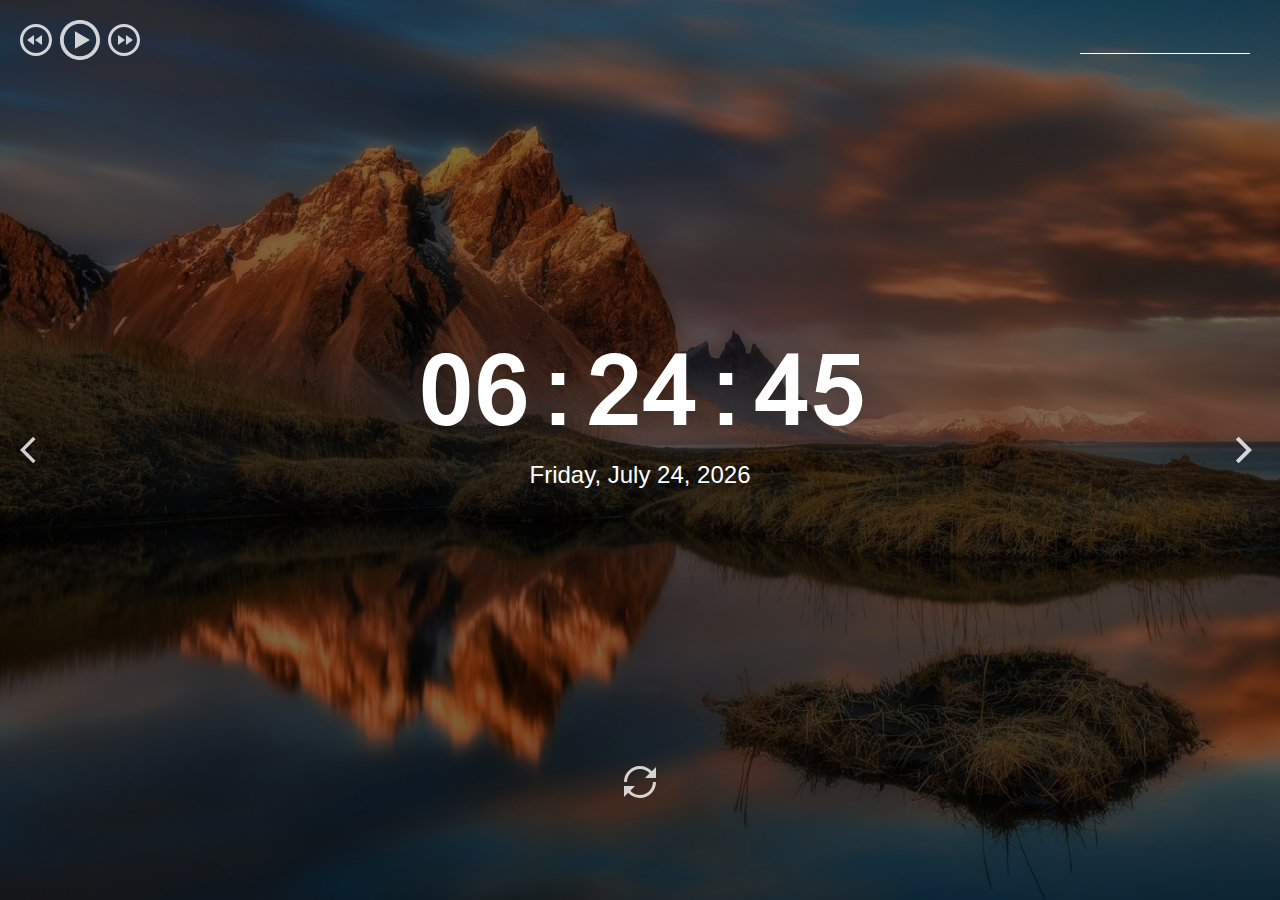
==== momentum/index.html @ 40b69cc1 "feat: create time function" ====
<!DOCTYPE html>
<html lang="en">
<head>
  <meta charset="UTF-8" />
  <meta name="viewport" content="width=device-width, initial-scale=1.0" />
  <link href="assets/favicon.ico" rel="shortcut icon" />
  <link rel="stylesheet" href="css/owfont-regular.css" />
  <link rel="stylesheet" href="css/style.css" />

  <title>momentum</title>
</head>
<body>
  <header class="header">
    <div class="player">
      <div class="player-controls">
        <button class="play-prev player-icon"></button>
        <button class="play player-icon"></button>
        <button class="play-next player-icon"></button>
      </div>
      <ul class="play-list"></ul>
    </div>
    <div class="weather">
      <input type="text" class="city" />
      <i class="weather-icon owf"></i>
      <div class="weather-error"></div>
      <div class="description-container">
        <span class="temperature"></span>
        <span class="weather-description"></span>
      </div>
      <div class="wind"></div>
      <div class="humidity"></div>
    </div>
  </header>
  <main class="main">
    <div class="slider-icons">
      <button class="slide-prev slider-icon"></button>
      <button class="slide-next slider-icon"></button>
    </div>
    <time class="time"></time>
    <date class="date"></date>
    <div class="greeting-container">
      <span class="greeting"></span>
      <input type="text" class="name" />
    </div>
  </main>
  <footer class="footer">
    <button class="change-quote"></button>
    <div>
      <div class="quote"></div>
      <div class="author"></div>
    </div>
  </footer>
  <script src="js/time.js"></script>
</body>
</html>
---- momentum/css/owfont-regular.css ----
/*!
 *  owfont-regular 1.0.0 by Deniz Fuchidzhiev - http://websygen.com
 *  License - font: SIL OFL 1.1, css: MIT License
 */
/* FONT PATH
 * -------------------------- */
@font-face {
  font-family: 'owfont';
  src: url('../assets/fonts/owfont-regular.eot?v=1.0.0');
  src: url('../assets/fonts/owfont-regular.eot?#iefix&v=1.0.0') format('embedded-opentype'),
	   url('../assets/fonts/owfont-regular.woff') format('woff'),
	   url('../assets/fonts/owfont-regular.ttf') format('truetype'),
	   url('../assets/fonts/owfont-regular.svg#owf-regular') format('svg');
  font-weight: normal;
  font-style: normal;
}
.owf {
  display: inline-block;
  font: normal normal normal 14px/1 owfont;
  font-size: inherit;
  text-rendering: auto;
  -webkit-font-smoothing: antialiased;
  -moz-osx-font-smoothing: grayscale;
  transform: translate(0, 0);
}
/* makes the font 33% larger relative to the icon container */
.owf-lg {
  font-size: 1.33333333em;
  line-height: 0.75em;
  vertical-align: -15%;
}
.owf-2x {
  font-size: 2em;
}
.owf-3x {
  font-size: 3em;
}
.owf-4x {
  font-size: 4em;
}
.owf-5x {
  font-size: 5em;
}
.owf-fw {
  width: 1.28571429em;
  text-align: center;
}
.owf-ul {
  padding-left: 0;
  margin-left: 2.14285714em;
  list-style-type: none;
}
.owf-ul > li {
  position: relative;
}
.owf-li {
  position: absolute;
  left: -2.14285714em;
  width: 2.14285714em;
  top: 0.14285714em;
  text-align: center;
}
.owf-li.owf-lg {
  left: -1.85714286em;
}
.owf-border {
  padding: .2em .25em .15em;
  border: solid 0.08em #eeeeee;
  border-radius: .1em;
}
.owf-pull-right {
  float: right;
}
.owf-pull-left {
  float: left;
}
.owf.owf-pull-left {
  margin-right: .3em;
}
.owf.owf-pull-right {
  margin-left: .3em;
}

/* owfont uses the Unicode Private Use Area (PUA) to ensure screen
   readers do not read off random characters that represent icons */
   
/*   Weather Condition Codes    */
   
/*   Thunderstorm - - - - - - - - - - - - - - - - - - - - - - - - - - - - - - - - - - - -    */
   
/* thunderstorm with light rain */
.owf-200:before,
.owf-200-d:before,
.owf-200-n:before {
  content: "\EB28";
}
/* thunderstorm with rain */
.owf-201:before,
.owf-201-d:before,
.owf-201-n:before {
  content: "\EB29";
}
/* thunderstorm with heavy rain */
.owf-202:before,
.owf-202-d:before,
.owf-202-n:before {
  content: "\EB2A";
}
/*  light thunderstorm  */
.owf-210:before,
.owf-210-d:before,
.owf-210-n:before {
  content: "\EB32";
}
/*  thunderstorm  */
.owf-211:before,
.owf-211-d:before,
.owf-211-n:before {
  content: "\EB33";
}
/*   heavy thunderstorm   */
.owf-212:before,
.owf-212-d:before,
.owf-212-n:before {
  content: "\EB34";
}
/*   ragged thunderstorm   */
.owf-221:before,
.owf-221-d:before,
.owf-221-n:before {
  content: "\EB3D";
}
/*  thunderstorm with light drizzle    */
.owf-230:before,
.owf-230-d:before,
.owf-230-n:before {
  content: "\EB46";
}
/*  thunderstorm with drizzle     */
.owf-231:before,
.owf-231-d:before,
.owf-231-n:before {
  content: "\EB47";
}
/* thunderstorm with heavy drizzle     */
.owf-232:before,
.owf-232-d:before,
.owf-232-n:before {
  content: "\EB48";
}

/*   Drizzle - - - - - - - - - - - - - - - - - - - - - - - - - - - - - - - - - - - -    */

/*  light intensity drizzle */
.owf-300:before,
.owf-300-d:before,
.owf-300-n:before {
  content: "\EB8C";
}
/*  drizzle */
.owf-301:before,
.owf-301-d:before,
.owf-301-n:before {
  content: "\EB8D";
}
/*  heavy intensity drizzle  */
.owf-302:before,
.owf-302-d:before,
.owf-302-n:before {
  content: "\EB8E";
}
/*   light intensity drizzle rain  */
.owf-310:before,
.owf-310-d:before,
.owf-310-n:before {
  content: "\EB96";
}
/*  drizzle rain  */
.owf-311:before,
.owf-311-d:before,
.owf-311-n:before {
  content: "\EB97";
}
/* heavy intensity drizzle rain */
.owf-312:before,
.owf-312-d:before,
.owf-312-n:before {
  content: "\EB98";
}
/* shower rain and drizzle  */
.owf-313:before,
.owf-313-d:before,
.owf-313-n:before {
  content: "\EB99";
}
/* heavy shower rain and drizzle*/
.owf-314:before,
.owf-314-d:before,
.owf-314-n:before {
  content: "\EB9A";
}
/* shower drizzle */
.owf-321:before,
.owf-321-d:before,
.owf-321-n:before {
  content: "\EBA1";
}

/*   Rain - - - - - - - - - - - - - - - - - - - - - - - - - - - - - - - - - - - -    */

/* light rain  */
.owf-500:before,
.owf-500-d:before,
.owf-500-n:before {
  content: "\EC54";
}
/* moderate rain  */
.owf-501:before,
.owf-501-d:before,
.owf-501-n:before {
  content: "\EC55";
}
/* heavy intensity rain  */
.owf-502:before,
.owf-502-d:before,
.owf-502-n:before {
  content: "\EC56";
}
/* very heavy rain   */
.owf-503:before,
.owf-503-d:before,
.owf-503-n:before {
  content: "\EC57";
}
/* extreme rain    */
.owf-504:before,
.owf-504-d:before,
.owf-504-n:before {
  content: "\EC58";
}
/* freezing rain    */
.owf-511:before,
.owf-511-d:before,
.owf-511-n:before {
  content: "\EC5F";
}
/*  light intensity shower rain    */
.owf-520:before,
.owf-520-d:before,
.owf-520-n:before {
  content: "\EC68";
}
/* shower rain  */
.owf-521:before,
.owf-521-d:before,
.owf-521-n:before {
  content: "\EC69";
}
/*  heavy intensity shower rain  */
.owf-522:before,
.owf-522-d:before,
.owf-522-n:before {
  content: "\EC6A";
}
/* ragged shower rain  */
.owf-531:before,
.owf-531-d:before,
.owf-531-n:before {
  content: "\EC73";
}

/*   Snow - - - - - - - - - - - - - - - - - - - - - - - - - - - - - - - - - - - -    */

/* light snow  */
.owf-600:before,
.owf-600-d:before,
.owf-600-n:before {
  content: "\ECB8";
}
/*  snow  */
.owf-601:before,
.owf-601-d:before,
.owf-601-n:before {
  content: "\ECB9";
}
/*   heavy snow   */
.owf-602:before,
.owf-602-d:before,
.owf-602-n:before {
  content: "\ECBA";
}
/*  sleet  */
.owf-611:before,
.owf-611-d:before,
.owf-611-n:before {
  content: "\ECC3";
}
/*   shower sleet */
.owf-612:before,
.owf-612-d:before,
.owf-612-n:before {
  content: "\ECC4";
}
/* light rain and snow */
.owf-615:before,
.owf-615-d:before,
.owf-615-n:before {
  content: "\ECC7";
}
/* rain and snow  */
.owf-616:before,
.owf-616-d:before,
.owf-616-n:before {
  content: "\ECC8";
}
/* light shower snow  */
.owf-620:before,
.owf-620-d:before,
.owf-620-n:before {
  content: "\ECCC";
}
/* shower snow  */
.owf-621:before,
.owf-621-d:before,
.owf-621-n:before {
  content: "\ECCD";
}
/* heavy shower snow  */
.owf-622:before,
.owf-622-d:before,
.owf-622-n:before {
  content: "\ECCE";
}

/*   Atmosphere - - - - - - - - - - - - - - - - - - - - - - - - - - - - - - - - - - - -    */

/* mist */
.owf-701:before,
.owf-701-d:before,
.owf-701-n:before {
  content: "\ED1D";
}
/* smoke */
.owf-711:before,
.owf-711-d:before,
.owf-711-n:before {
  content: "\ED27";
}
/* haze */
.owf-721:before,
.owf-721-d:before,
.owf-721-n:before {
  content: "\ED31";
}
/* Sand/Dust Whirls */
.owf-731:before,
.owf-731-d:before,
.owf-731-n:before {
  content: "\ED3B";
}
/* Fog */
.owf-741:before,
.owf-741-d:before,
.owf-741-n:before {
  content: "\ED45";
}
/* sand */
.owf-751:before,
.owf-751-d:before,
.owf-751-n:before {
  content: "\ED4F";
}
/* dust */
.owf-761:before,
.owf-761-d:before,
.owf-761-n:before {
  content: "\ED59";
}
/*  VOLCANIC ASH  */
.owf-762:before,
.owf-762-d:before,
.owf-762-n:before {
  content: "\ED5A";
}
/* SQUALLS */
.owf-771:before,
.owf-771-d:before,
.owf-771-n:before {
  content: "\ED63";
}
/* TORNADO */
.owf-781:before,
.owf-781-d:before,
.owf-781-n:before {
  content: "\ED6D";
}

/*   Clouds - - - - - - - - - - - - - - - - - - - - - - - - - - - - - - - - - - - -    */

/*  sky is clear  */  /*  Calm  */
.owf-800:before,
.owf-800-d:before,
.owf-951:before,
.owf-951-d:before {
  content: "\ED80";
}
.owf-800-n:before,
.owf-951-n:before {
  content: "\F168";
}
/*  few clouds   */
.owf-801:before,
.owf-801-d:before {
  content: "\ED81";
}
.owf-801-n:before {
  content: "\F169";
}
/* scattered clouds */
.owf-802:before,
.owf-802-d:before {
  content: "\ED82";
}
.owf-802-n:before {
  content: "\F16A";
}
/* broken clouds  */
.owf-803:before,
.owf-803-d:before,
.owf-803-n:before {
  content: "\ED83";
}
/* overcast clouds  */
.owf-804:before,
.owf-804-d:before,
.owf-804-n:before {
  content: "\ED84";
}

/*   Extreme - - - - - - - - - - - - - - - - - - - - - - - - - - - - - - - - - - - -    */

/* tornado  */
.owf-900:before,
.owf-900-d:before,
.owf-900-n:before {
  content: "\EDE4";
}
/*  tropical storm  */
.owf-901:before,
.owf-901-d:before,
.owf-901-n:before {
  content: "\EDE5";
}
/* hurricane */
.owf-902:before,
.owf-902-d:before,
.owf-902-n:before {
  content: "\EDE6";
}
/* cold */
.owf-903:before,
.owf-903-d:before,
.owf-903-n:before {
  content: "\EDE7";
}
/* hot */
.owf-904:before,
.owf-904-d:before,
.owf-904-n:before {
  content: "\EDE8";
}
/* windy */
.owf-905:before,
.owf-905-d:before,
.owf-905-n:before {
  content: "\EDE9";
}
/* hail */
.owf-906:before,
.owf-906-d:before,
.owf-906-n:before {
  content: "\EDEA";
}

/*   Additional - - - - - - - - - - - - - - - - - - - - - - - - - - - - - - - - - - - -    */

/* Setting */
.owf-950:before,
.owf-950-d:before,
.owf-950-n:before {
  content: "\EE16";
}
/*  Light breeze  */
.owf-952:before,
.owf-952-d:before,
.owf-952-n:before {
  content: "\EE18";
}
/*  Gentle Breeze  */
.owf-953:before,
.owf-953-d:before,
.owf-953-n:before {
  content: "\EE19";
}
/*  Moderate breeze  */
.owf-954:before,
.owf-954-d:before,
.owf-954-n:before {
  content: "\EE1A";
}
/* Fresh Breeze  */
.owf-955:before,
.owf-955-d:before,
.owf-955-n:before {
  content: "\EE1B";
}
/* Strong  Breeze  */
.owf-956:before,
.owf-956-d:before,
.owf-956-n:before {
  content: "\EE1C";
}
/* High wind, near gale  */
.owf-957:before,
.owf-957-d:before,
.owf-957-n:before {
  content: "\EE1D";
}
/* Gale */
.owf-958:before,
.owf-958-d:before,
.owf-958-n:before {
  content: "\EE1E";
}
/*  Severe Gale  */
.owf-959:before,
.owf-959-d:before,
.owf-959-n:before {
  content: "\EE1F";
}
/* Storm */
.owf-960:before,
.owf-960-d:before,
.owf-960-n:before {
  content: "\EE20";
}
/*  Violent Storm  */
.owf-961:before,
.owf-961-d:before,
.owf-961-n:before {
  content: "\EE21";
}
/* Hurricane */
.owf-962:before,
.owf-962-d:before,
.owf-962-n:before {
  content: "\EE22";
}
---- momentum/css/style.css ----
@font-face {
  font-family: 'Arial-MT';
  src: url("../assets/fonts/Arial-MT.woff"); /* Путь к файлу со шрифтом */
 }

* {
  box-sizing: border-box;
  margin: 0;
  padding: 0;
}

body {
  min-width: 480px;
  min-height: 100vh;
  font-family: 'Arial', sans-serif;
  font-size: 16px;
  color: #fff;
  text-align: center;
  background: url("../assets/img/bg.jpg") center/cover, rgba(0, 0, 0, 0.5);
  background-blend-mode: multiply;
  transition: background-image 1s ease-in-out;
}

.header {
  display: flex;
  justify-content: space-between;
  align-items: flex-start;
  width: 100%;
  height: 30vh;
  min-height: 220px;  
  padding: 20px;
}

.player-controls {
  display: flex;
  align-items: center;
  justify-content: space-between;
  width: 120px;
  margin-bottom: 28px;
}

.play-list {
  text-align: left;
}

.play-item {
  position: relative;
  padding: 5px;
  padding-left: 20px;
  list-style: none;
  opacity: .8;
  cursor: pointer;
  transition: .3s;
}

.play-item:hover {
  opacity: 1;
}

.play-item::before {
  content: "\2713";  
  position: absolute;
  left: 0;
  top: 2px;
  font-weight: 900;
}

.item-active::before {
  color: #C5B358;
}

.player-icon,
.slider-icon,
.change-quote {
  width: 32px;
  height: 32px;
  background-size: 32px 32px;
  background-position: center center;
  background-repeat: no-repeat;
  background-color: transparent;
  border: 0;
  outline: 0;
  opacity: .8;
  cursor: pointer;
  transition: .3s;  
}

.player-icon:hover,
.slider-icon:hover,
.change-quote:hover {
  opacity: 1;
}

.player-icon:active,
.slider-icon:active,
.change-quote:active {
  border: 0;
  outline: 0;  
  transform: scale(1.1);
}

.play {
  width: 40px;
  height: 40px;
  background-size: 40px 40px;
  background-image: url("../assets/svg/play.svg");
}

.pause {
  background-image: url("../assets/svg/pause.svg");
}

.play-prev {
  background-image: url("../assets/svg/play-prev.svg");
}

.play-next {
  background-image: url("../assets/svg/play-next.svg");
}

.weather {
  display: flex;
  flex-direction: column;
  justify-content: space-between;
  align-items: flex-start;
  row-gap: 5px;
  width: 180px;
  min-height: 180px;  
  text-align: left;
}

.weather-error {
  margin-top: -10px;
}

.description-container {
  display: flex;
  flex-wrap: wrap;
  justify-content: flex-start;
  align-items: center;
  column-gap: 12px;
}

.weather-icon {
  font-size: 44px;
}

.city {
  width: 170px;
  height: 34px;
  padding: 5px;
  font-size: 20px;
  line-height: 24px;
  color: #fff;  
  border: 0;
  outline: 0;
  border-bottom: 1px solid #fff;
  background-color: transparent;
}

.city::placeholder {  
  font-size: 20px;
  color: #fff;
  opacity: .6;
}

.main {
  position: relative;
  display: flex;
  flex-direction: column;
  justify-content: center;
  align-items: center;
  width: 100%;
  height: 40vh;
  min-height: 260px;  
  padding: 20px;
}

.slider-icon {
  position: absolute;
  top: 50%;
  margin-top: -16px;
  cursor: pointer;
}

.slide-prev {
  left: 20px;
  background-image: url("../assets/svg/slider-prev.svg");
}

.slide-next {
  right: 20px;
  background-image: url("../assets/svg/slider-next.svg");
}

.time {
  min-height: 124px;
  margin-bottom: 10px;
  font-family: 'Arial-MT';
  font-size: 100px;
  letter-spacing: -4px;  
}

.date {
  min-height: 28px;
  font-size: 24px;
  margin-bottom: 20px;
}

.greeting-container {
  display: flex;
  flex-wrap: wrap;
  justify-content: stretch;
  align-items: center;
  min-height: 48px;
  width: 100vw;
  font-size: 40px;
}

.greeting {
  flex: 1;  
  padding: 10px;
  text-align: right;
}

.name {
  flex: 1;
  max-width: 50%;
  padding: 10px;
  font-size: 40px;
  text-align: left;
  color: #fff;
  background-color: transparent;
  border: 0;
  outline: 0;
}

.name::placeholder {
  color: #fff;
  opacity: .6;
}

.footer {
  display: flex;
  flex-direction: column;
  justify-content: flex-end;
  align-items: center;
  width: 100%;
  height: 30vh;
  min-height: 160px;  
  padding: 20px;
}

.change-quote {
  margin-bottom: 30px;
  background-image: url("../assets/svg/reload.svg");  
}

.quote {
  min-height: 32px;
}

.author {
  min-height: 20px;
}

@media (max-width: 768px) {
  .time {
    min-height: 80px;
    font-size: 72px;    
  }

  .greeting-container {
    min-height: 40px;
    font-size: 32px;
  }

  .greeting {
    padding: 5px;
  }

  .name {
    font-size: 32px;
    padding: 5px;
  }
}
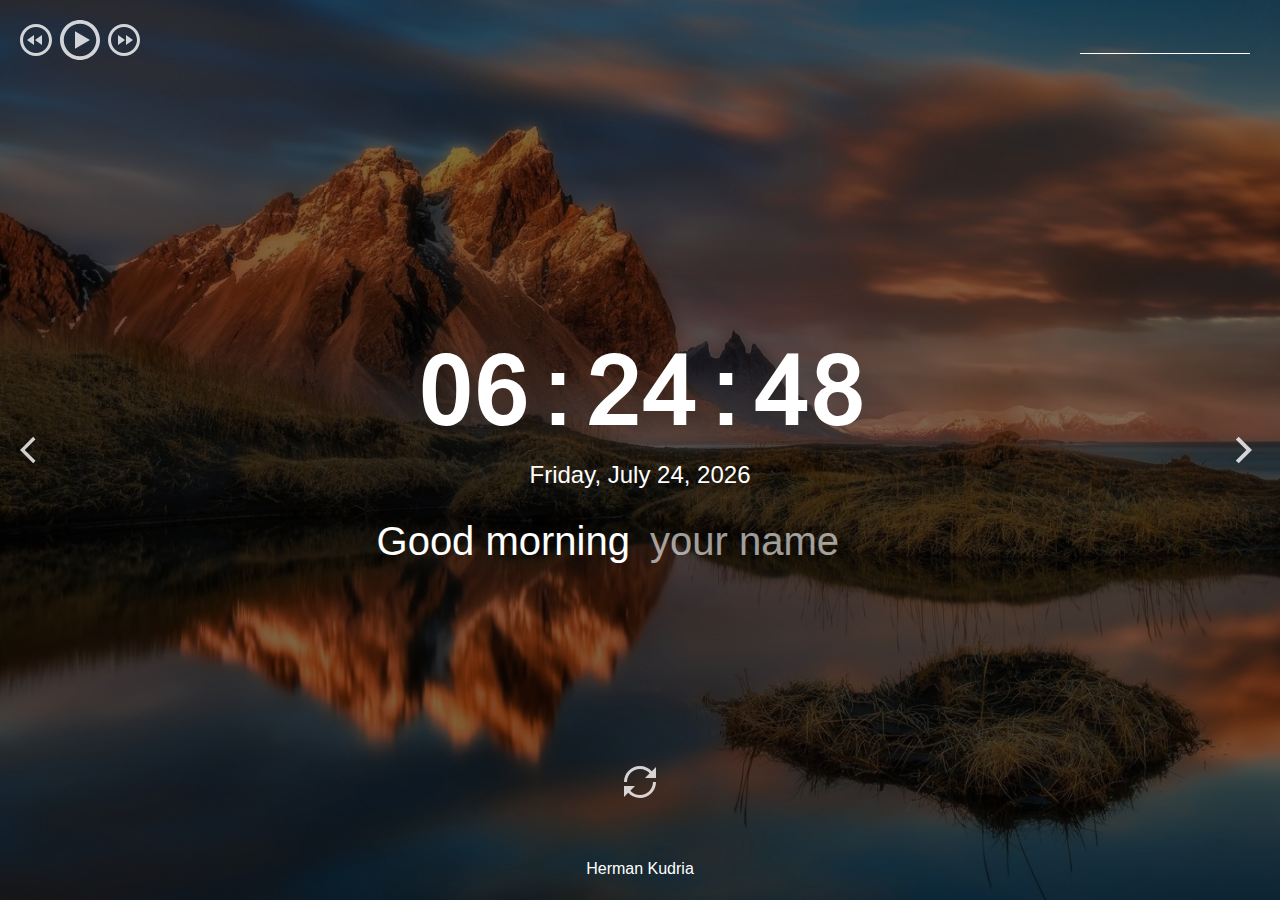
==== commit 1739d139: "feat: write some logick for background" ====
--- a/momentum/index.html
+++ b/momentum/index.html
@@ -40,16 +40,19 @@
     <date class="date"></date>
     <div class="greeting-container">
       <span class="greeting"></span>
-      <input type="text" class="name" />
+      <input type="text" class="name" value="" />
     </div>
   </main>
   <footer class="footer">
     <button class="change-quote"></button>
     <div>
       <div class="quote"></div>
-      <div class="author"></div>
+      <div class="author">Herman Kudria</div>
     </div>
   </footer>
   <script src="js/time.js"></script>
+  <script src="js/hello.js"></script>
+  <script src="js/general.js"></script>
+  <script src="js/background.js"></script>
 </body>
 </html>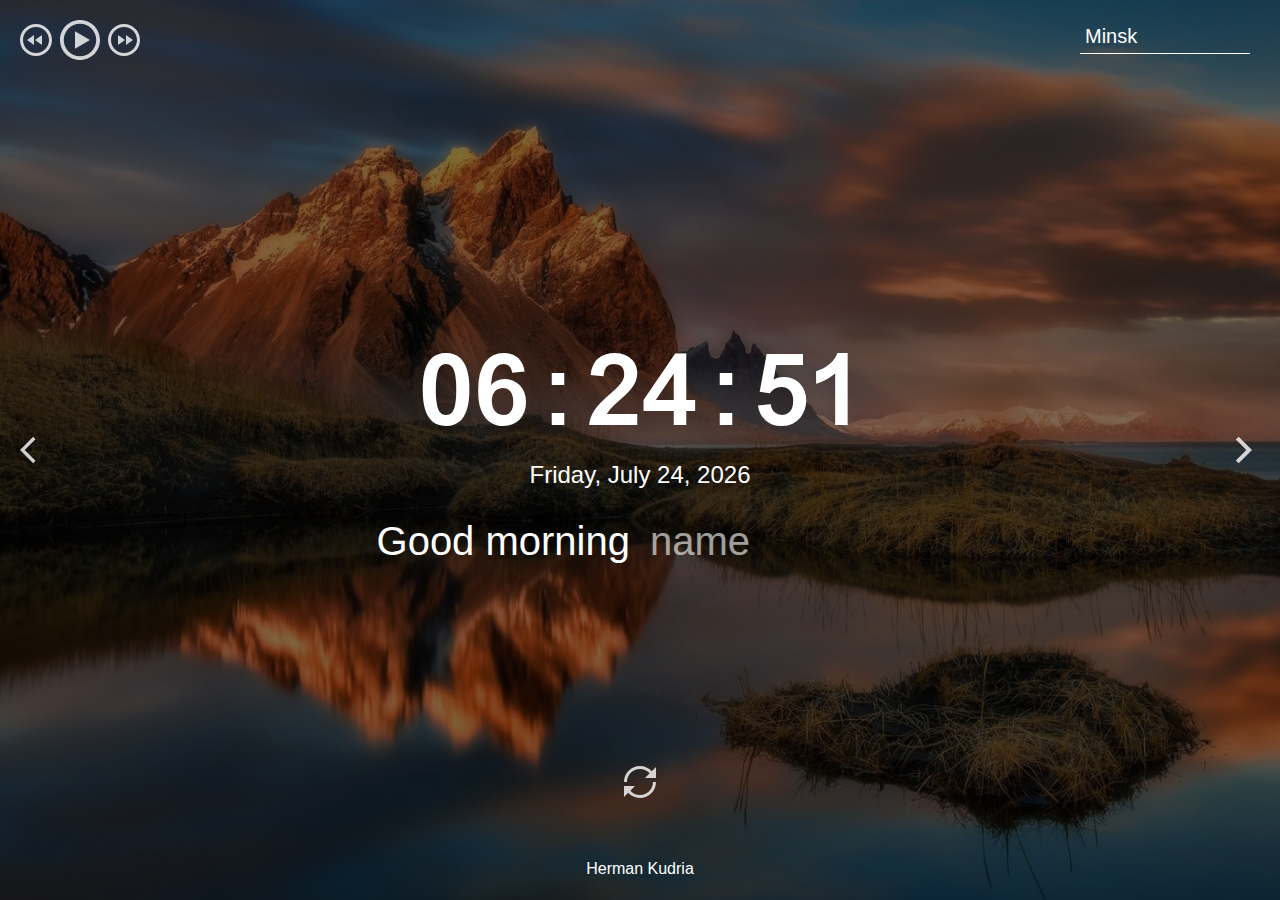
==== commit 0488488f: "feat: add weather" ====
--- a/momentum/index.html
+++ b/momentum/index.html
@@ -54,5 +54,7 @@
   <script src="js/hello.js"></script>
   <script src="js/general.js"></script>
   <script src="js/background.js"></script>
+  <script src="js/weather.js"></script>
+
 </body>
 </html>--- a/momentum/css/style.css
+++ b/momentum/css/style.css
@@ -16,7 +16,7 @@
   font-size: 16px;
   color: #fff;
   text-align: center;
-  background: url("../assets/img/bg.jpg") center/cover, rgba(0, 0, 0, 0.5);
+  background: center/cover, rgba(0, 0, 0, 0.5);
   background-blend-mode: multiply;
   transition: background-image 1s ease-in-out;
 }
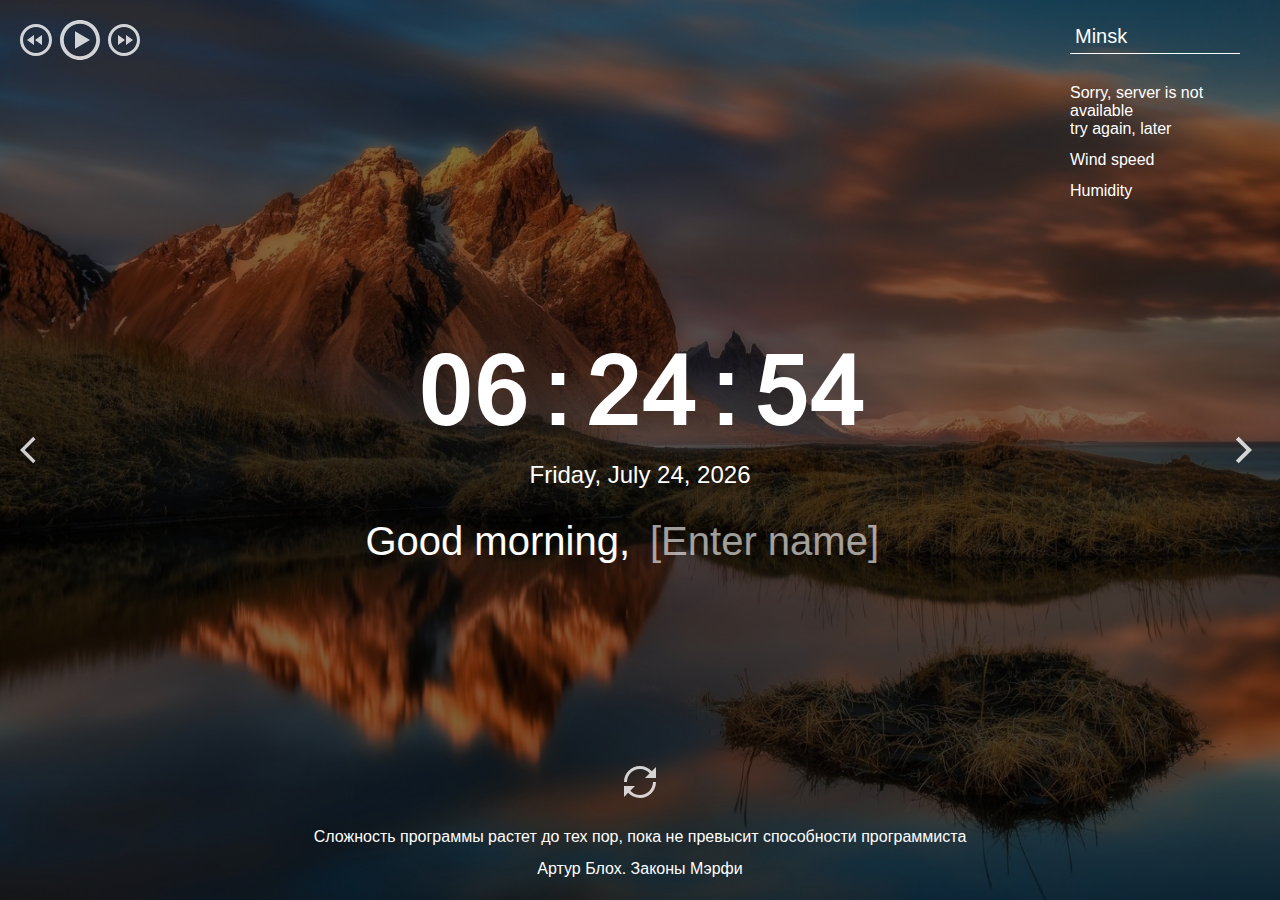
==== commit ec6205af: "fix: getLocale, logic for background feat: rewrite logic quote" ====
--- a/momentum/index.html
+++ b/momentum/index.html
@@ -47,7 +47,7 @@
     <button class="change-quote"></button>
     <div>
       <div class="quote"></div>
-      <div class="author">Herman Kudria</div>
+      <div class="author"></div>
     </div>
   </footer>
   <script src="js/time.js"></script>
@@ -55,6 +55,7 @@
   <script src="js/general.js"></script>
   <script src="js/background.js"></script>
   <script src="js/weather.js"></script>
+  <script src="js/quote.js"></script>
 
 </body>
 </html>--- a/momentum/css/style.css
+++ b/momentum/css/style.css
@@ -124,7 +124,7 @@
   justify-content: space-between;
   align-items: flex-start;
   row-gap: 5px;
-  width: 180px;
+  width: 190px;
   min-height: 180px;  
   text-align: left;
 }
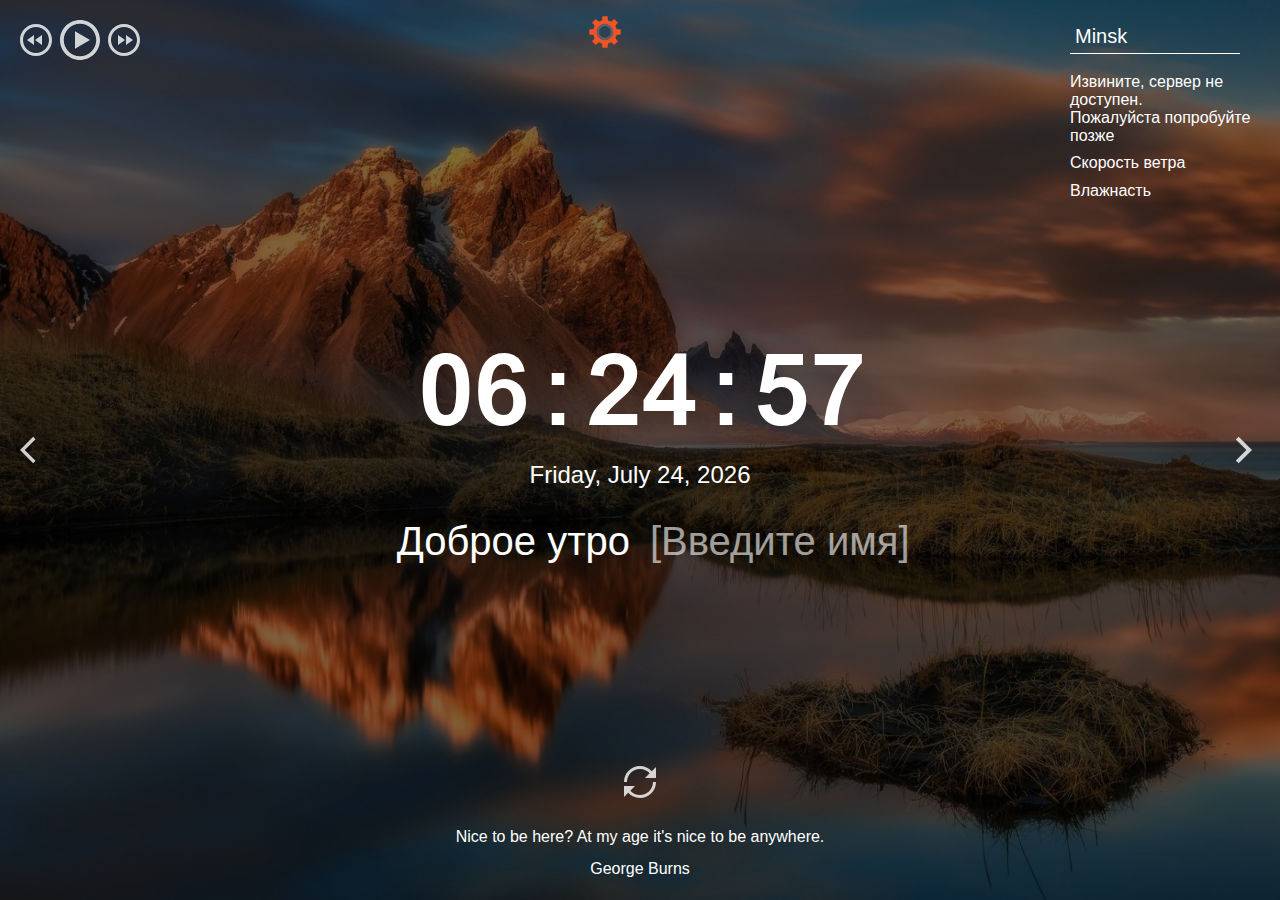
==== commit c92750d5: "feat: add setting for application" ====
--- a/momentum/index.html
+++ b/momentum/index.html
@@ -18,6 +18,10 @@
         <button class="play-next player-icon"></button>
       </div>
       <ul class="play-list"></ul>
+    </div>
+    <div class="setting">
+      <div class="checkBoxElement"></div>
+      <img src="assets/img/gear.svg" id="showSetting">
     </div>
     <div class="weather">
       <input type="text" class="city" />
@@ -50,12 +54,13 @@
       <div class="author"></div>
     </div>
   </footer>
+  <script src="js/general.js"></script>
   <script src="js/time.js"></script>
   <script src="js/hello.js"></script>
-  <script src="js/general.js"></script>
   <script src="js/background.js"></script>
   <script src="js/weather.js"></script>
   <script src="js/quote.js"></script>
+  <script src="js/setting.js"></script>
 
 </body>
 </html>--- a/momentum/css/style.css
+++ b/momentum/css/style.css
@@ -18,7 +18,42 @@
   text-align: center;
   background: center/cover, rgba(0, 0, 0, 0.5);
   background-blend-mode: multiply;
-  transition: background-image 1s ease-in-out;
+  transition: all 1s ease-in-out;
+  overflow: hidden;
+}
+
+.checkBoxElement{
+  padding: 20px 0 20px 20px;
+  border-radius: 20px;
+  background: rgba(0, 0, 0, 0.5);
+}
+
+.checkBoxElement input{
+  margin-right: 20px;
+}
+
+.checkBoxElement p{
+  margin-bottom: 10px;
+}
+
+.checkBoxElement span:hover{
+  text-decoration: underline;
+  cursor: pointer;
+}
+
+.setting{
+  transform: translateY(calc(-100% + 32px));
+  transition: all 1s;
+}
+
+.setting-show{
+  transform: translateY(0);
+}
+
+.setting img{
+  margin-top:30px;
+  height: 32px;
+  width: 32px;
 }
 
 .header {
@@ -127,6 +162,35 @@
   width: 190px;
   min-height: 180px;  
   text-align: left;
+  transition: all 1s;
+}
+
+.weather-hide{
+  transform: translateX(300px);
+}
+
+.time-hide{
+  transform: translateY(-100vh);
+}
+
+.date-hide{
+  transform: translateX(-100vw);
+}
+
+.greeting-container-hide{
+  transform: translateX(100vw);
+}
+
+.footer-hide{
+  transform: translateY(100vw);
+}
+
+.player-hide{
+  transform: translateX(-100vw);
+}
+
+.player{
+  transition: all 1s;
 }
 
 .weather-error {
@@ -196,15 +260,17 @@
 .time {
   min-height: 124px;
   margin-bottom: 10px;
-  font-family: 'Arial-MT';
+  font-family: 'Arial-MT',sans-serif;
   font-size: 100px;
-  letter-spacing: -4px;  
+  letter-spacing: -4px;
+  transition: all 1s;
 }
 
 .date {
   min-height: 28px;
   font-size: 24px;
   margin-bottom: 20px;
+  transition: all 1s;
 }
 
 .greeting-container {
@@ -215,6 +281,7 @@
   min-height: 48px;
   width: 100vw;
   font-size: 40px;
+  transition: all 1s;
 }
 
 .greeting {
@@ -249,6 +316,7 @@
   height: 30vh;
   min-height: 160px;  
   padding: 20px;
+  transition: all 1s;
 }
 
 .change-quote {
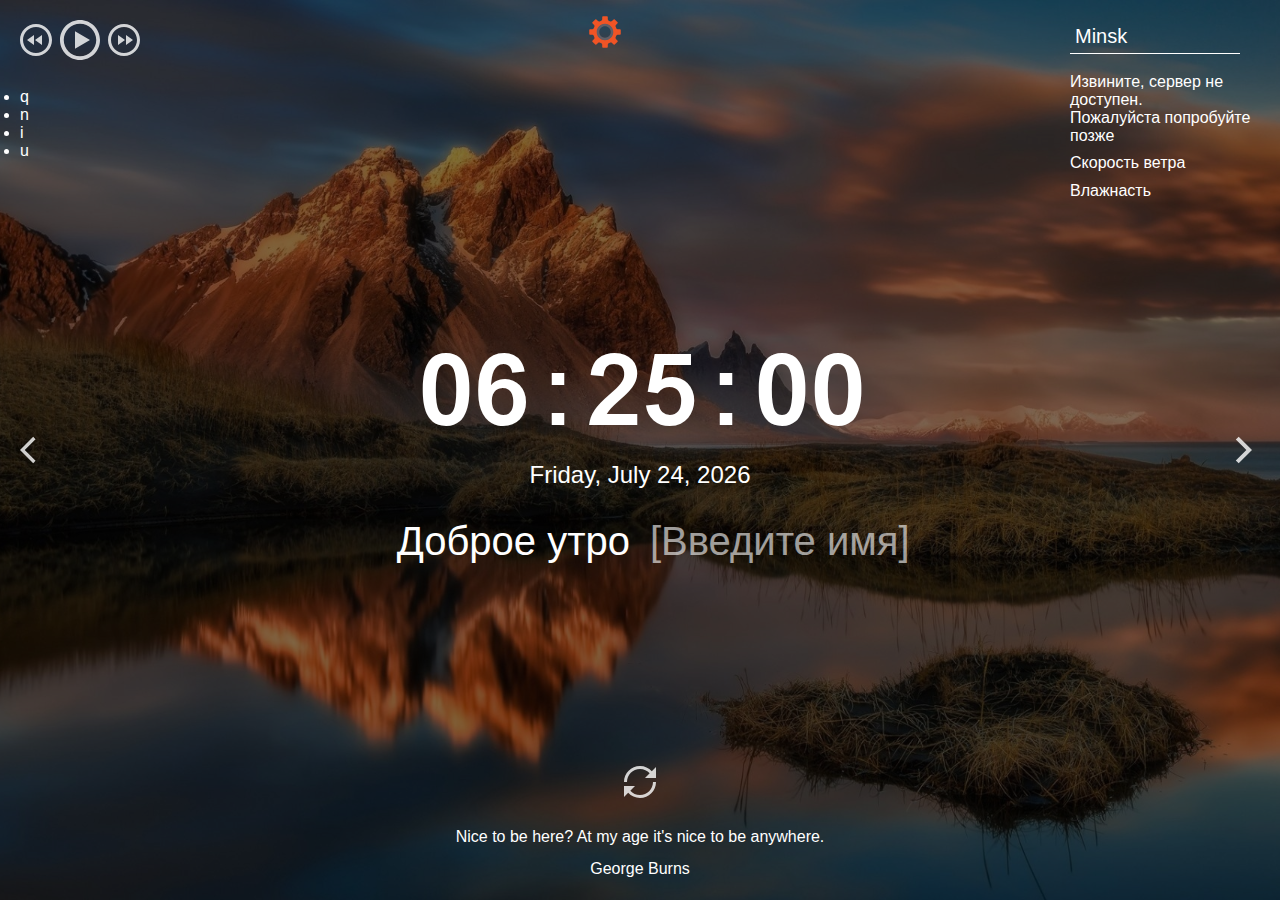
==== commit c370404f: "feat: initial write player" ====
--- a/momentum/index.html
+++ b/momentum/index.html
@@ -61,6 +61,7 @@
   <script src="js/weather.js"></script>
   <script src="js/quote.js"></script>
   <script src="js/setting.js"></script>
+  <script src="js/player.js"></script>
 
 </body>
 </html>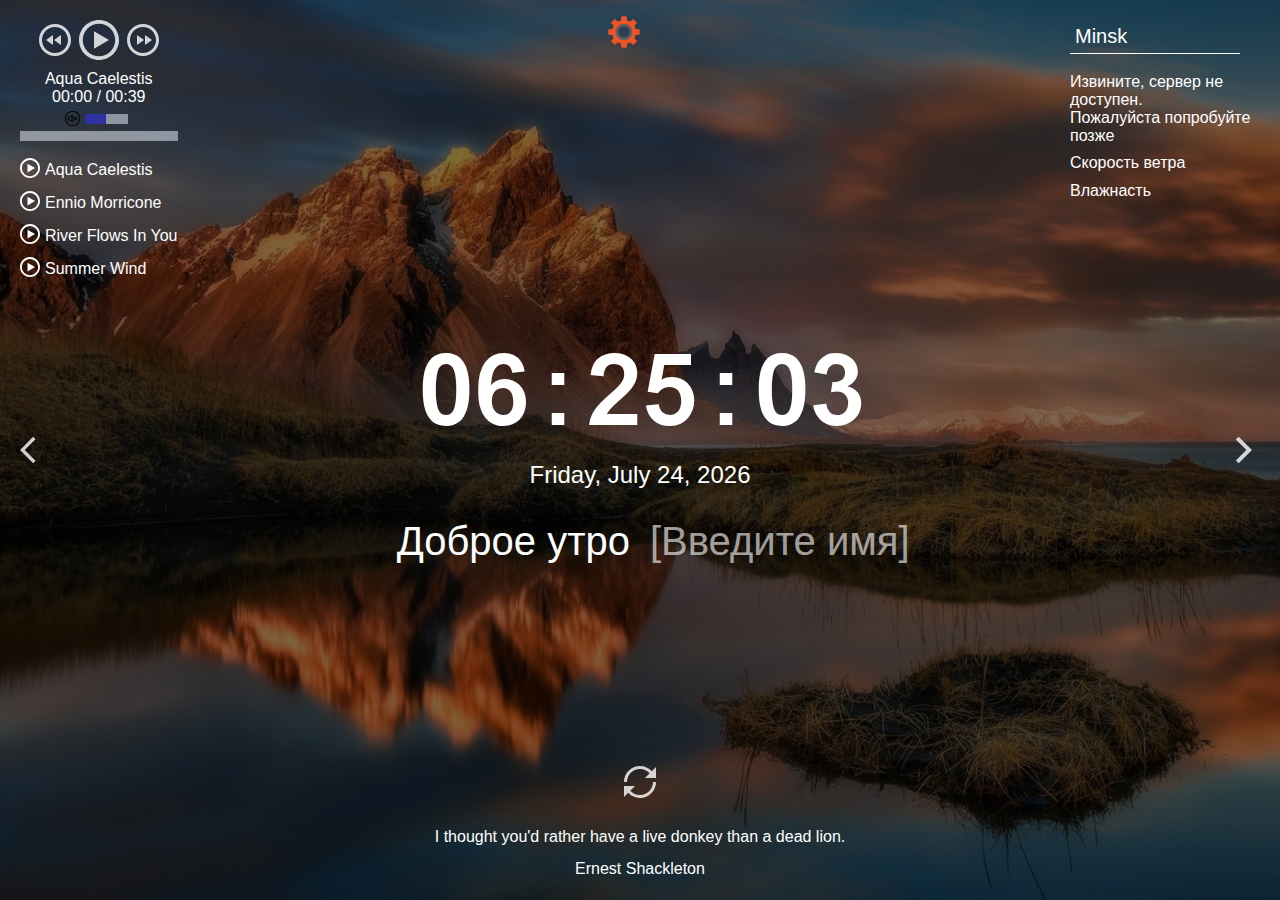
==== commit 17e22e37: "feat: write full functional audio player" ====
--- a/momentum/index.html
+++ b/momentum/index.html
@@ -1,67 +1,80 @@
 <!DOCTYPE html>
 <html lang="en">
 <head>
-  <meta charset="UTF-8" />
-  <meta name="viewport" content="width=device-width, initial-scale=1.0" />
-  <link href="assets/favicon.ico" rel="shortcut icon" />
-  <link rel="stylesheet" href="css/owfont-regular.css" />
-  <link rel="stylesheet" href="css/style.css" />
+    <meta charset="UTF-8"/>
+    <meta name="viewport" content="width=device-width, initial-scale=1.0"/>
+    <link href="assets/favicon.ico" rel="shortcut icon"/>
+    <link rel="stylesheet" href="css/owfont-regular.css"/>
+    <link rel="stylesheet" href="css/style.css"/>
 
-  <title>momentum</title>
+    <title>momentum</title>
 </head>
 <body>
-  <header class="header">
+<header class="header">
     <div class="player">
-      <div class="player-controls">
-        <button class="play-prev player-icon"></button>
-        <button class="play player-icon"></button>
-        <button class="play-next player-icon"></button>
-      </div>
-      <ul class="play-list"></ul>
+        <div class="player-controls">
+            <button class="play-prev player-icon"></button>
+            <button class="play player-icon"></button>
+            <button class="play-next player-icon"></button>
+        </div>
+        <div class="time-and-volume">
+            <p id="actualSong"></p>
+            <span id="current-song-time"></span> / <span id="full-song-time"></span>
+            <div class="one-line">
+                <div class="mute"></div>
+                <div class="volume-bar">
+                    <div class="volume-bar-status"></div>
+                </div>
+            </div>
+        </div>
+        <div class="progress-bar">
+            <div class="progress-bar-status"></div>
+        </div>
+        <ul class="play-list"></ul>
     </div>
     <div class="setting">
-      <div class="checkBoxElement"></div>
-      <img src="assets/img/gear.svg" id="showSetting">
+        <div class="checkBoxElement"></div>
+        <img src="assets/img/gear.svg" id="showSetting">
     </div>
     <div class="weather">
-      <input type="text" class="city" />
-      <i class="weather-icon owf"></i>
-      <div class="weather-error"></div>
-      <div class="description-container">
-        <span class="temperature"></span>
-        <span class="weather-description"></span>
-      </div>
-      <div class="wind"></div>
-      <div class="humidity"></div>
+        <input type="text" class="city"/>
+        <i class="weather-icon owf"></i>
+        <div class="weather-error"></div>
+        <div class="description-container">
+            <span class="temperature"></span>
+            <span class="weather-description"></span>
+        </div>
+        <div class="wind"></div>
+        <div class="humidity"></div>
     </div>
-  </header>
-  <main class="main">
+</header>
+<main class="main">
     <div class="slider-icons">
-      <button class="slide-prev slider-icon"></button>
-      <button class="slide-next slider-icon"></button>
+        <button class="slide-prev slider-icon"></button>
+        <button class="slide-next slider-icon"></button>
     </div>
     <time class="time"></time>
     <date class="date"></date>
     <div class="greeting-container">
-      <span class="greeting"></span>
-      <input type="text" class="name" value="" />
+        <span class="greeting"></span>
+        <input type="text" class="name" value=""/>
     </div>
-  </main>
-  <footer class="footer">
+</main>
+<footer class="footer">
     <button class="change-quote"></button>
     <div>
-      <div class="quote"></div>
-      <div class="author"></div>
+        <div class="quote"></div>
+        <div class="author"></div>
     </div>
-  </footer>
-  <script src="js/general.js"></script>
-  <script src="js/time.js"></script>
-  <script src="js/hello.js"></script>
-  <script src="js/background.js"></script>
-  <script src="js/weather.js"></script>
-  <script src="js/quote.js"></script>
-  <script src="js/setting.js"></script>
-  <script src="js/player.js"></script>
+</footer>
+<script src="js/general.js"></script>
+<script src="js/time.js"></script>
+<script src="js/hello.js"></script>
+<script src="js/background.js"></script>
+<script src="js/weather.js"></script>
+<script src="js/quote.js"></script>
+<script src="js/setting.js"></script>
+<script src="js/player.js"></script>
 
 </body>
 </html>--- a/momentum/css/style.css
+++ b/momentum/css/style.css
@@ -71,7 +71,7 @@
   align-items: center;
   justify-content: space-between;
   width: 120px;
-  margin-bottom: 28px;
+  margin-bottom: 10px;
 }
 
 .play-list {
@@ -153,6 +153,20 @@
   background-image: url("../assets/svg/play-next.svg");
 }
 
+.one-line{
+  display: flex;
+  justify-content: center;
+  align-items: center;
+  margin: 5px 0 5px;
+}
+
+.mute {
+  width: 15px;
+  height: 15px;
+  background-size: 15px 15px;
+  background-image: url("../assets/img/mute.png");
+}
+
 .weather {
   display: flex;
   flex-direction: column;
@@ -191,6 +205,9 @@
 
 .player{
   transition: all 1s;
+  display: flex;
+  flex-flow: column;
+  align-items: center;
 }
 
 .weather-error {
@@ -332,6 +349,45 @@
   min-height: 20px;
 }
 
+.progress-bar, .volume-bar{
+  background-color: aliceblue;
+  opacity: 0.5;
+  height: 10px;
+  width: 100%;
+  margin: 0 5px 0 5px;
+}
+
+.progress-bar-status, .volume-bar-status{
+  height: 10px;
+  background-color: blue;
+  opacity: 0.8;
+}
+
+.volume-bar{
+  width: 40%;
+}
+
+
+
+.play-list {
+  margin-top: 10px;
+}
+
+.play-list a{
+  color: #ffffff;
+  text-decoration: none;
+}
+.play-list li{
+  margin: 0;
+  list-style: none;
+  background-image: url("../assets/svg/play.svg");
+  background-repeat: no-repeat;
+  background-position: left center;
+  background-size: 20px;
+  padding: 10px 0 5px 25px;
+
+}
+
 @media (max-width: 768px) {
   .time {
     min-height: 80px;
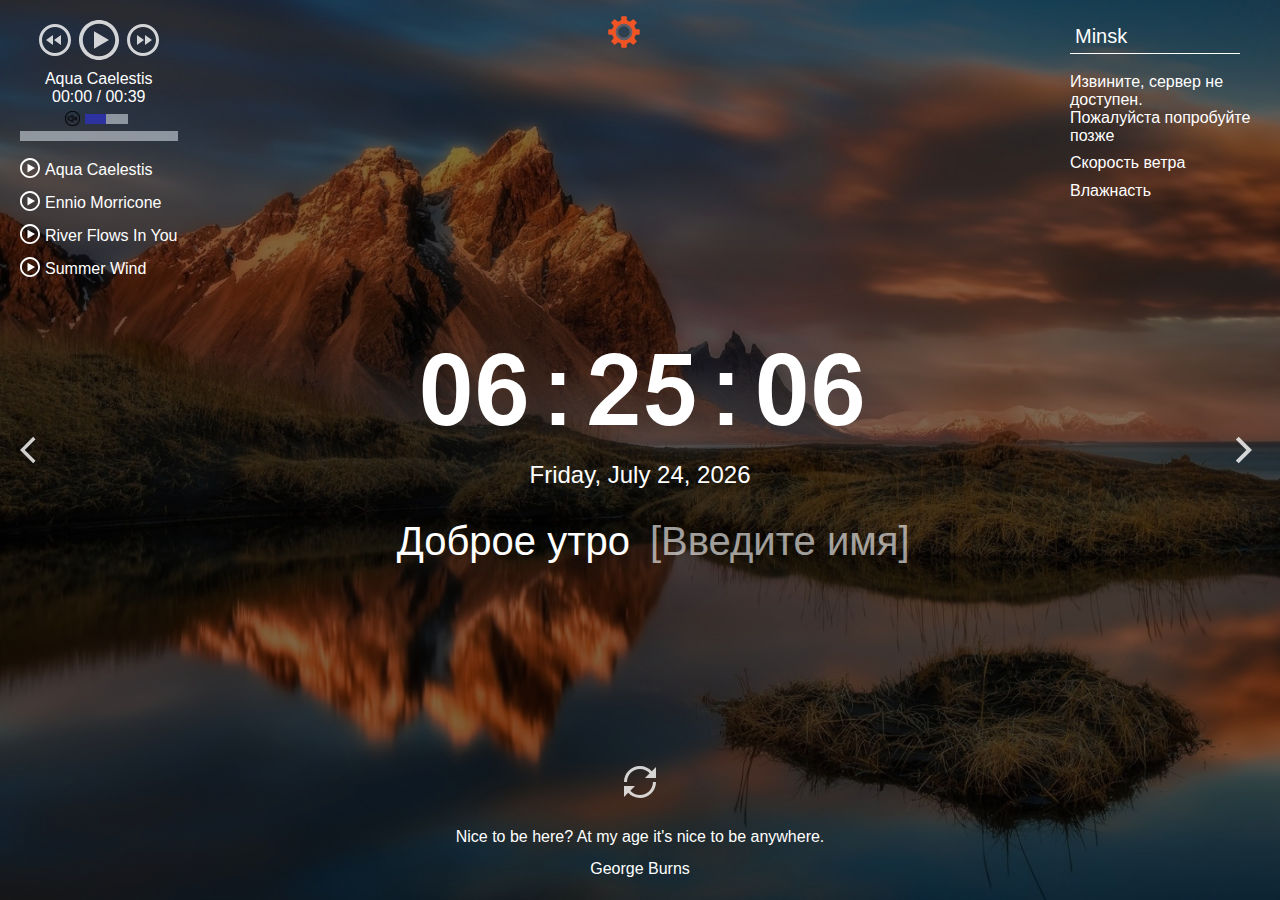
==== commit 857efd51: "feat: add setting to local storage" ====
--- a/momentum/index.html
+++ b/momentum/index.html
@@ -11,7 +11,7 @@
 </head>
 <body>
 <header class="header">
-    <div class="player">
+    <div class="player player-hide">
         <div class="player-controls">
             <button class="play-prev player-icon"></button>
             <button class="play player-icon"></button>
@@ -36,7 +36,7 @@
         <div class="checkBoxElement"></div>
         <img src="assets/img/gear.svg" id="showSetting">
     </div>
-    <div class="weather">
+    <div class="weather weather-hide">
         <input type="text" class="city"/>
         <i class="weather-icon owf"></i>
         <div class="weather-error"></div>
@@ -53,14 +53,14 @@
         <button class="slide-prev slider-icon"></button>
         <button class="slide-next slider-icon"></button>
     </div>
-    <time class="time"></time>
-    <date class="date"></date>
-    <div class="greeting-container">
+    <time class="time time-hide"></time>
+    <date class="date date-hide"></date>
+    <div class="greeting-container greeting-container-hide">
         <span class="greeting"></span>
         <input type="text" class="name" value=""/>
     </div>
 </main>
-<footer class="footer">
+<footer class="footer greeting-container-hide">
     <button class="change-quote"></button>
     <div>
         <div class="quote"></div>
